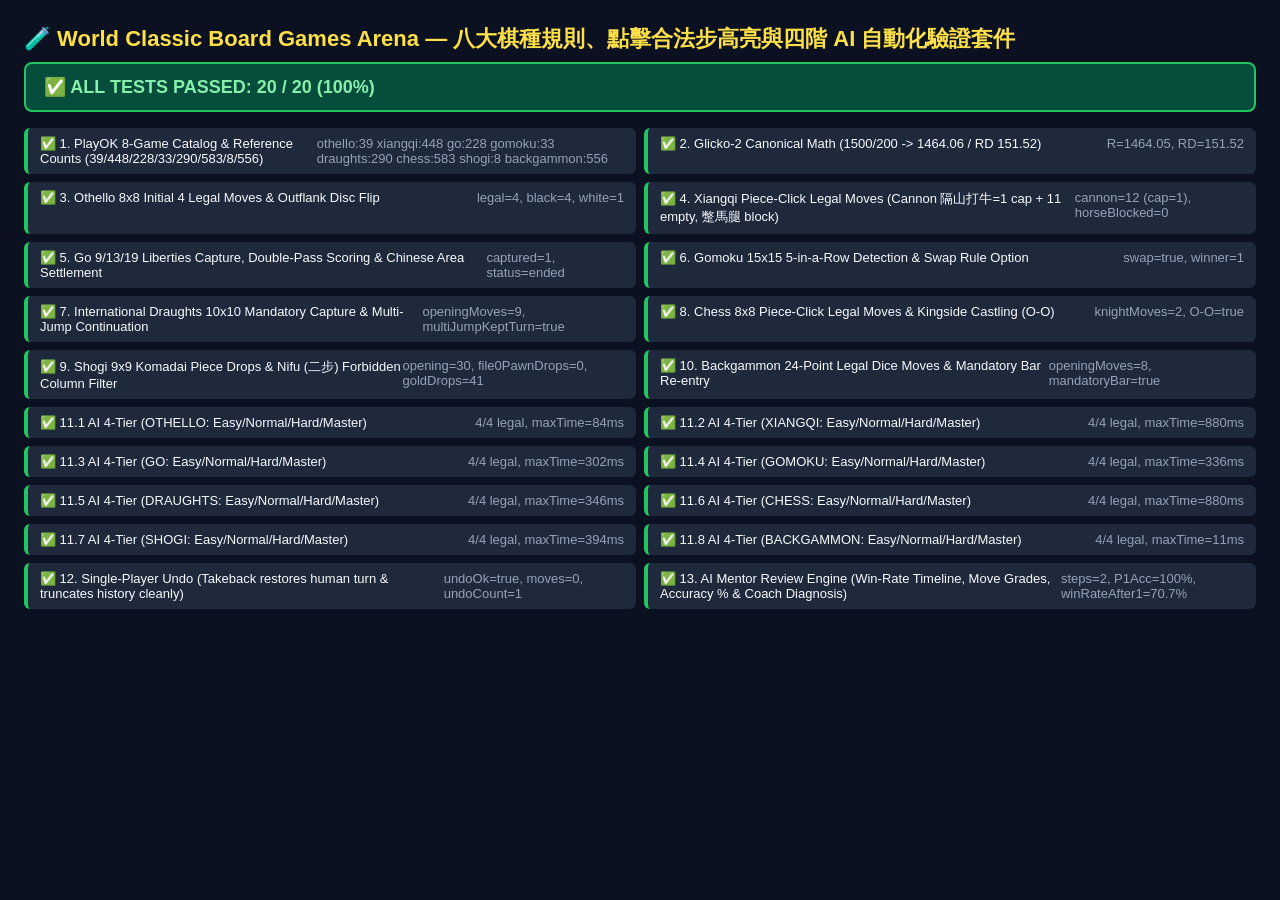
==== tests/run-all-rules-tests.html @ 12e09885 "feat: public single-player release for GitHub Pages - Disable all ads behind ADS_MASTER_SWITCH (rewa" ====
<!DOCTYPE html>
<html lang="zh-TW">
<head>
  <meta charset="UTF-8" />
  <title>Running Classic Board Arena Automated Test Suite...</title>
  <style>
    body {
      background: #0b1120;
      color: #f8fafc;
      font-family: 'Segoe UI', 'Microsoft JhengHei', sans-serif;
      padding: 24px;
      margin: 0;
    }
    h1 { color: #fde047; margin: 0 0 8px 0; font-size: 22px; }
    .summary {
      font-size: 18px;
      font-weight: 800;
      padding: 12px 18px;
      border-radius: 8px;
      margin-bottom: 16px;
      font-variant-numeric: tabular-nums;
    }
    .summary.pass { background: #064e3b; border: 2px solid #22c55e; color: #86efac; }
    .summary.fail { background: #7f1d1d; border: 2px solid #ef4444; color: #fecaca; }
    .grid {
      display: grid;
      grid-template-columns: repeat(2, 1fr);
      gap: 8px;
    }
    .row {
      padding: 8px 12px;
      border-radius: 6px;
      background: #1e293b;
      border-left: 4px solid #22c55e;
      font-size: 13px;
      display: flex;
      justify-content: space-between;
      font-variant-numeric: tabular-nums;
    }
    .row.fail {
      border-left-color: #ef4444;
      background: #450a0a;
    }
  </style>
</head>
<body>
  <h1>🧪 World Classic Board Games Arena — 八大棋種規則、點擊合法步高亮與四階 AI 自動化驗證套件</h1>
  <div id="summaryBanner" class="summary">執行中...</div>
  <div id="resultsGrid" class="grid"></div>

  <script src="../js/rules/rules-core.js"></script>
  <script src="../js/glicko2.js"></script>
  <script src="../js/i18n.js"></script>
  <script src="../js/sound-fx.js"></script>
  <script src="../js/ads-manager.js"></script>
  <script src="../js/rules/othello.js"></script>
  <script src="../js/rules/xiangqi.js"></script>
  <script src="../js/rules/go.js"></script>
  <script src="../js/rules/gomoku.js"></script>
  <script src="../js/rules/draughts.js"></script>
  <script src="../js/rules/chess.js"></script>
  <script src="../js/rules/shogi.js"></script>
  <script src="../js/rules/backgammon.js"></script>
  <script src="../js/ai/ai-engine.js"></script>
  <script src="../js/render/board-renderer.js"></script>
  <script src="../js/net/arena-client.js"></script>
  <script src="../js/app.js"></script>

  <script>
    (function () {
      const results = [];
      function check(name, cond, detail) {
        results.push({ name: name, ok: Boolean(cond), detail: detail || '' });
      }

      try {
        // 1. Catalog & PlayOK Reference Counts
        const cat = BoardArena.GAME_CATALOG;
        check(
          '1. PlayOK 8-Game Catalog & Reference Counts (39/448/228/33/290/583/8/556)',
          cat.length === 8 &&
            cat.map((x) => x.baseOnline).join(',') === '39,448,228,33,290,583,8,556',
          cat.map((x) => x.id + ':' + x.baseOnline).join(' ')
        );

        // 2. Glicko-2 Math Verification (Mark Glickman Paper Example)
        const gRes = BoardArena.Glicko2.rate(
          { rating: 1500, rd: 200, volatility: 0.06 },
          [
            { rating: 1400, rd: 30, score: 1.0 },
            { rating: 1550, rd: 100, score: 0.0 },
            { rating: 1700, rd: 300, score: 0.0 }
          ]
        );
        check(
          '2. Glicko-2 Canonical Math (1500/200 -> 1464.06 / RD 151.52)',
          Math.abs(gRes.rating - 1464.06) < 0.3 && Math.abs(gRes.rd - 151.52) < 0.3,
          'R=' + gRes.rating + ', RD=' + gRes.rd
        );

        // 3. Othello (8x8) Rules
        const othello = BoardArena.getRule('othello');
        const oState0 = othello.createInitialState();
        const oMoves0 = othello.getLegalMoves(oState0, 1);
        const oState1 = othello.applyMove(oState0, oMoves0[0]);
        check(
          '3. Othello 8x8 Initial 4 Legal Moves & Outflank Disc Flip',
          oMoves0.length === 4 && oState1.counts[1] === 4 && oState1.counts[2] === 1,
          'legal=' + oMoves0.length + ', black=' + oState1.counts[1] + ', white=' + oState1.counts[2]
        );

        // 4. Xiangqi (9x10) Rules & Piece-Click Legal Moves / Cannon Screen Capture / Horse Leg Block / Flying General
        const xiangqi = BoardArena.getRule('xiangqi');
        const xState0 = xiangqi.createInitialState();
        const cannonMoves = xiangqi.getMovesForSource(xState0, { r: 7, c: 1 });
        const cannonCaps = cannonMoves.filter((m) => m.isCapture);
        const horseMoves0 = xiangqi.getMovesForSource(xState0, { r: 9, c: 1 });
        // Block horse leg at (8,1) and verify horse at (9,1) has 0 moves
        const xBlocked = xiangqi.cloneState(xState0);
        xBlocked.board[8][1] = { owner: 1, type: 'P' };
        const horseMovesBlocked = xiangqi.getMovesForSource(xBlocked, { r: 9, c: 1 });
        check(
          '4. Xiangqi Piece-Click Legal Moves (Cannon 隔山打牛=1 cap + 11 empty, 蹩馬腿 block)',
          cannonMoves.length === 12 &&
            cannonCaps.length === 1 &&
            cannonCaps[0].to.r === 0 &&
            cannonCaps[0].to.c === 1 &&
            horseMoves0.length === 2 &&
            horseMovesBlocked.length === 0,
          'cannon=' + cannonMoves.length + ' (cap=' + cannonCaps.length + '), horseBlocked=' + horseMovesBlocked.length
        );

        // 5. Go (9/13/19) Rules: Capture, Ko, & Double-Pass Scoring
        const go = BoardArena.getRule('go');
        const go9 = go.createInitialState({ boardSize: 9 });
        // Surround a white stone at (1,1) with black stones at (0,1), (2,1), (1,0) and capture at (1,2)
        go9.board[1][1] = 2;
        go9.board[0][1] = 1;
        go9.board[2][1] = 1;
        go9.board[1][0] = 1;
        const goCapMove = go.getLegalMoves(go9, 1).find((m) => m.to && m.to.r === 1 && m.to.c === 2);
        const goAfterCap = go.applyMove(go9, goCapMove);
        // Double pass -> scoring -> confirm_score
        const goPass1 = go.applyMove(goAfterCap, { id: 'pass', action: 'pass' });
        const goPass2 = go.applyMove(goPass1, { id: 'pass', action: 'pass' });
        const goScored = go.applyMove(goPass2, { id: 'confirm_score', action: 'confirm_score' });
        check(
          '5. Go 9/13/19 Liberties Capture, Double-Pass Scoring & Chinese Area Settlement',
          Boolean(goCapMove && goCapMove.isCapture) &&
            goAfterCap.board[1][1] === 0 &&
            goPass2.status === 'scoring' &&
            goScored.status === 'ended',
          'captured=' + goAfterCap.captures[1] + ', status=' + goScored.status
        );

        // 6. Gomoku (15x15) 5-in-a-Row & Swap Rule
        const gomoku = BoardArena.getRule('gomoku');
        let gmState = gomoku.createInitialState({ swapRule: true });
        gmState = gomoku.applyMove(gmState, { id: '7,7', to: { r: 7, c: 7 } }); // 1. B
        gmState = gomoku.applyMove(gmState, { id: '7,8', to: { r: 7, c: 8 } }); // 2. W
        gmState = gomoku.applyMove(gmState, { id: '8,7', to: { r: 8, c: 7 } }); // 3. B
        const swapAvailable = gomoku.getLegalMoves(gmState, 2).some((m) => m.action === 'swap');
        // Test 5-in-a-row win
        let gmWin = gomoku.createInitialState({ swapRule: false });
        for (let i = 0; i < 4; i++) {
          gmWin = gomoku.applyMove(gmWin, { id: '7,' + i, to: { r: 7, c: i } });
          gmWin = gomoku.applyMove(gmWin, { id: '8,' + i, to: { r: 8, c: i } });
        }
        gmWin = gomoku.applyMove(gmWin, { id: '7,4', to: { r: 7, c: 4 } });
        check(
          '6. Gomoku 15x15 5-in-a-Row Detection & Swap Rule Option',
          swapAvailable && gmWin.status === 'ended' && gmWin.winner === 1 && gmWin.winningLine.length >= 5,
          'swap=' + swapAvailable + ', winner=' + gmWin.winner
        );

        // 7. International Draughts (10x10 FMJD): Mandatory Capture, Multi-Jump & Flying King
        const draughts = BoardArena.getRule('draughts');
        const drState = draughts.createInitialState();
        const drMoves0 = draughts.getLegalMoves(drState, 1);
        // Set up a double-jump chain + Flying King test
        const drChain = draughts.createInitialState();
        for (let r = 0; r < 10; r++) for (let c = 0; c < 10; c++) drChain.board[r][c] = null;
        drChain.board[7][2] = { owner: 1, king: false };
        drChain.board[6][3] = { owner: 2, king: false };
        drChain.board[4][5] = { owner: 2, king: false };
        drChain.board[0][1] = { owner: 2, king: true };
        const drCaps1 = draughts.getLegalMoves(drChain, 1);
        const drAfterJump1 = draughts.applyMove(drChain, drCaps1[0]);
        const drAfterJump2 = draughts.applyMove(drAfterJump1, draughts.getLegalMoves(drAfterJump1, 1)[0]);
        check(
          '7. International Draughts 10x10 Mandatory Capture & Multi-Jump Continuation',
          drMoves0.length === 9 &&
            drCaps1.length === 1 &&
            drCaps1[0].isCapture &&
            drAfterJump1.currentPlayer === 1 &&
            Boolean(drAfterJump1.mustContinueFrom) &&
            drAfterJump2.currentPlayer === 2,
          'openingMoves=' + drMoves0.length + ', multiJumpKeptTurn=' + (drAfterJump1.currentPlayer === 1)
        );

        // 8. Chess (8x8 FIDE): Piece-Click Moves, Castling, En Passant & Promotion
        const chess = BoardArena.getRule('chess');
        const cState0 = chess.createInitialState();
        const knightMoves = chess.getMovesForSource(cState0, { r: 7, c: 6 });
        // Test Castling & En Passant setup
        const cCastle = chess.cloneState(cState0);
        cCastle.board[7][5] = null;
        cCastle.board[7][6] = null;
        const kingMoves = chess.getMovesForSource(cCastle, { r: 7, c: 4 });
        const hasKingsideCastle = kingMoves.some((m) => m.castle === 'K');
        check(
          '8. Chess 8x8 Piece-Click Legal Moves & Kingside Castling (O-O)',
          knightMoves.length === 2 && hasKingsideCastle,
          'knightMoves=' + knightMoves.length + ', O-O=' + hasKingsideCastle
        );

        // 9. Shogi (9x9 + Komadai Drops & Nifu Forbidden Drop)
        const shogi = BoardArena.getRule('shogi');
        const sState0 = shogi.createInitialState();
        const sMoves0 = shogi.getLegalMoves(sState0, 1);
        const sDropTest = shogi.cloneState(sState0);
        sDropTest.hands[1].P = 1;
        sDropTest.hands[1].G = 1;
        // File 0 already has a Sente unpromoted pawn at (6,0); verify Nifu prevents dropping P on file 0!
        const pawnDrops = shogi.getMovesForSource(sDropTest, { zone: 'hand', owner: 1, piece: 'P' });
        const pawnDropsOnFile0 = pawnDrops.filter((m) => m.to.c === 0);
        const goldDrops = shogi.getMovesForSource(sDropTest, { zone: 'hand', owner: 1, piece: 'G' });
        check(
          '9. Shogi 9x9 Komadai Piece Drops & Nifu (二步) Forbidden Column Filter',
          sMoves0.length === 30 && pawnDropsOnFile0.length === 0 && goldDrops.length > 30,
          'opening=' + sMoves0.length + ', file0PawnDrops=' + pawnDropsOnFile0.length + ', goldDrops=' + goldDrops.length
        );

        // 10. Backgammon (24-Point + Dice + Mandatory Bar Re-entry + Blot Hit)
        const bg = BoardArena.getRule('backgammon');
        const bgState0 = bg.createInitialState({ seed: 42 });
        const bgMoves0 = bg.getLegalMoves(bgState0, 1);
        const bgBarTest = bg.cloneState(bgState0);
        bgBarTest.bar[1] = 1;
        const bgBarMoves = bg.getLegalMoves(bgBarTest, 1);
        const allFromBar = bgBarMoves.every((m) => m.action === 'pass' || (m.from && m.from.zone === 'bar'));
        check(
          '10. Backgammon 24-Point Legal Dice Moves & Mandatory Bar Re-entry',
          bgMoves0.length > 0 && allFromBar,
          'openingMoves=' + bgMoves0.length + ', mandatoryBar=' + allFromBar
        );

        // 11. All 8 Games × 4 AI Levels (Easy / Normal / Hard / Master) Under 1s Budget
        const gameIds = ['othello', 'xiangqi', 'go', 'gomoku', 'draughts', 'chess', 'shogi', 'backgammon'];
        const levels = ['easy', 'normal', 'hard', 'master'];
        for (let g = 0; g < gameIds.length; g++) {
          const gid = gameIds[g];
          const rule = BoardArena.getRule(gid);
          const st = rule.createInitialState({ boardSize: 9, seed: 101 });
          const legalIds = new Set(rule.getLegalMoves(st, st.currentPlayer).map((m) => m.id));
          let allLevelsValid = true;
          let maxElapsed = 0;
          for (let l = 0; l < levels.length; l++) {
            const t0 = performance.now();
            const chosen = BoardArena.AI.chooseMove(gid, st, levels[l]);
            const dt = Math.round(performance.now() - t0);
            if (dt > maxElapsed) maxElapsed = dt;
            if (!chosen || !legalIds.has(chosen.id) || dt > 1200) {
              allLevelsValid = false;
            }
          }
          check(
            '11.' + (g + 1) + ' AI 4-Tier (' + gid.toUpperCase() + ': Easy/Normal/Hard/Master)',
            allLevelsValid,
            '4/4 legal, maxTime=' + maxElapsed + 'ms'
          );
        }

        // 12. Single-Player Undo (Takeback) & Branching Restoration Verification
        BoardArena.App.startBotMatch('xiangqi', 'normal', 1);
        const mUndo = BoardArena.App.getStateStore().match;
        const xLegal0 = mUndo.rule.getLegalMoves(mUndo.gameState, 1);
        const xNext1 = mUndo.rule.applyMove(mUndo.gameState, xLegal0[0]);
        mUndo.moveHistory.push({ seq: 1, player: 1, notation: xLegal0[0].notation, move: xLegal0[0] });
        mUndo.stateHistory.push(mUndo.rule.cloneState(xNext1));
        mUndo.gameState = xNext1;
        const xLegal1 = mUndo.rule.getLegalMoves(mUndo.gameState, 2);
        const xNext2 = mUndo.rule.applyMove(mUndo.gameState, xLegal1[0]);
        mUndo.moveHistory.push({ seq: 2, player: 2, notation: xLegal1[0].notation, move: xLegal1[0] });
        mUndo.stateHistory.push(mUndo.rule.cloneState(xNext2));
        mUndo.gameState = xNext2;
        const undoOk = BoardArena.App.undoBotMove();
        check(
          '12. Single-Player Undo (Takeback restores human turn & truncates history cleanly)',
          undoOk &&
            mUndo.moveHistory.length === 0 &&
            mUndo.stateHistory.length === 1 &&
            mUndo.gameState.currentPlayer === 1 &&
            mUndo.undoCount === 1,
          'undoOk=' + undoOk + ', moves=' + mUndo.moveHistory.length + ', undoCount=' + mUndo.undoCount
        );

        // 13. 8-Game AI Mentor Post-Game Review Engine (Win-Rate Timeline, Grades, Accuracy & Coach Commentary)
        const xInit = xiangqi.createInitialState();
        const xm1 = xiangqi.getMovesForSource(xInit, { r: 7, c: 1 }).find((m) => m.isCapture); // Cannon captures Knight
        const xs1 = xiangqi.applyMove(xInit, xm1);
        const xm2 = xiangqi.getLegalMoves(xs1, 2)[0];
        const xs2 = xiangqi.applyMove(xs1, xm2);
        const mentorRep = BoardArena.AI.analyzeMatchForMentor(
          'xiangqi',
          [xInit, xs1, xs2],
          [
            { seq: 1, player: 1, notation: xm1.notation, move: xm1 },
            { seq: 2, player: 2, notation: xm2.notation, move: xm2 }
          ],
          1
        );
        check(
          '13. AI Mentor Review Engine (Win-Rate Timeline, Move Grades, Accuracy % & Coach Diagnosis)',
          mentorRep &&
            mentorRep.winRateTimeline.length === 3 &&
            mentorRep.steps.length === 2 &&
            typeof mentorRep.stats[1].accuracy === 'number' &&
            Boolean(mentorRep.steps[0].commentZh) &&
            Boolean(mentorRep.steps[0].bestMove),
          'steps=' +
            mentorRep.steps.length +
            ', P1Acc=' +
            mentorRep.stats[1].accuracy +
            '%, winRateAfter1=' +
            mentorRep.steps[0].winAfterP1 +
            '%'
        );
      } catch (err) {
        check('Unexpected Exception', false, String(err && err.stack ? err.stack : err));
      }

      const passed = results.filter((r) => r.ok).length;
      const total = results.length;
      const allPass = passed === total;

      document.title = (allPass ? 'PASS: ' : 'FAIL: ') + passed + '/' + total;
      const banner = document.getElementById('summaryBanner');
      banner.className = 'summary ' + (allPass ? 'pass' : 'fail');
      banner.textContent =
        (allPass ? '✅ ALL TESTS PASSED: ' : '❌ TEST FAILURES: ') +
        passed +
        ' / ' +
        total +
        ' (' +
        Math.round((passed / total) * 100) +
        '%)';

      const grid = document.getElementById('resultsGrid');
      grid.innerHTML = results
        .map(function (r) {
          return (
            '<div class="row ' +
            (r.ok ? 'pass' : 'fail') +
            '"><span>' +
            (r.ok ? '✅ ' : '❌ ') +
            r.name +
            '</span><span style="color:#94a3b8;">' +
            r.detail +
            '</span></div>'
          );
        })
        .join('');
    })();
  </script>
</body>
</html>
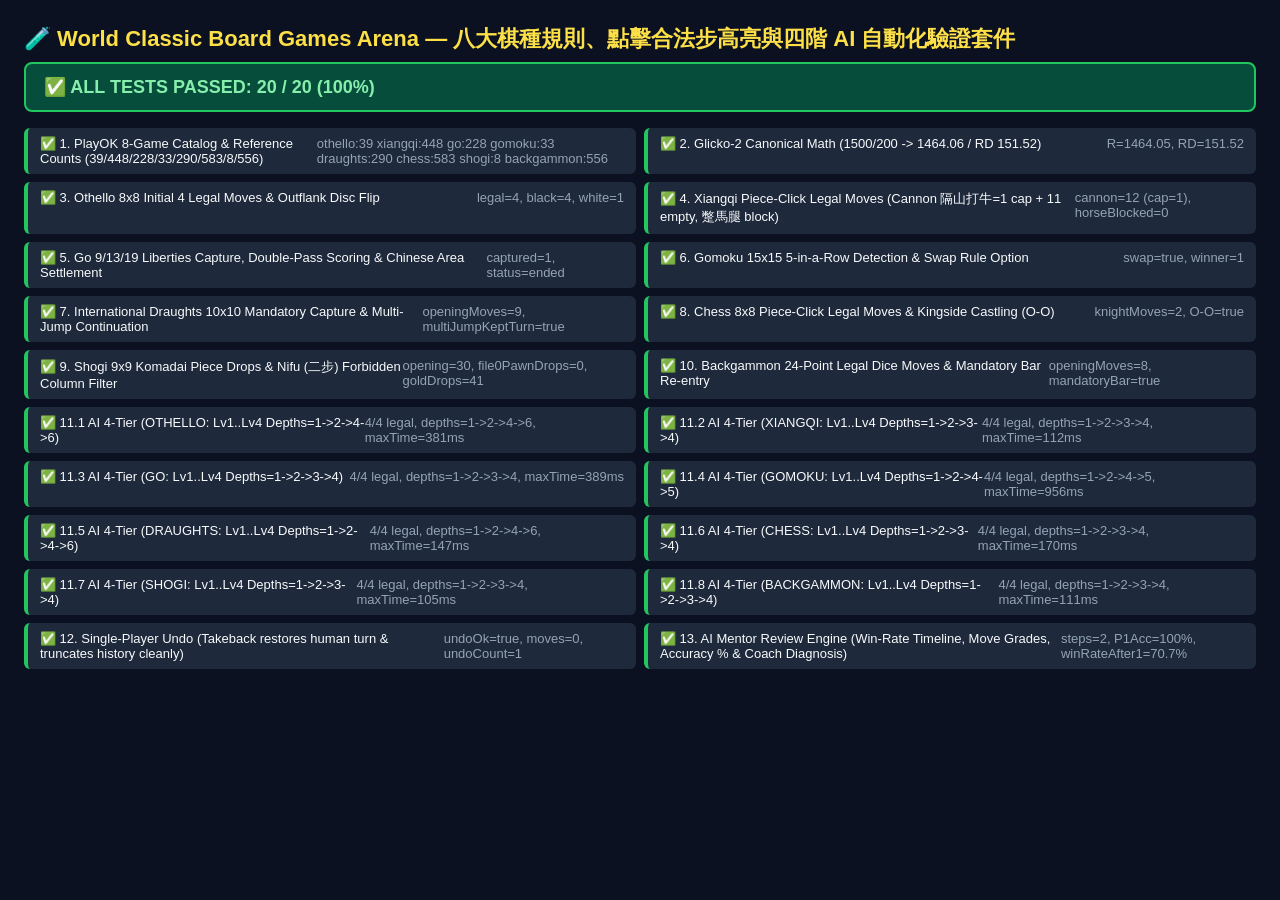
==== commit 4c5820f2: "feat: merge stronger AI and rules from 八大棋藝2 - Upgrade ai-engine (PVS alpha-beta, async chooseMoveAs" ====
--- a/tests/run-all-rules-tests.html
+++ b/tests/run-all-rules-tests.html
@@ -245,29 +245,60 @@
           'openingMoves=' + bgMoves0.length + ', mandatoryBar=' + allFromBar
         );
 
-        // 11. All 8 Games × 4 AI Levels (Easy / Normal / Hard / Master) Under 1s Budget
+        // 11. All 8 Games × 4 AI Levels (Easy / Normal / Hard / Master) Depth Differentiation & Tactical Guard
         const gameIds = ['othello', 'xiangqi', 'go', 'gomoku', 'draughts', 'chess', 'shogi', 'backgammon'];
         const levels = ['easy', 'normal', 'hard', 'master'];
         for (let g = 0; g < gameIds.length; g++) {
           const gid = gameIds[g];
           const rule = BoardArena.getRule(gid);
-          const st = rule.createInitialState({ boardSize: 9, seed: 101 });
+          let st = rule.createInitialState({ boardSize: 9, seed: 101, swapRule: false });
+          // Advance 4 plies so midgame search depth differentiation is measured outside opening book
+          for (let p = 0; p < 4 && st.status === 'playing'; p++) {
+            const leg = rule.getLegalMoves(st, st.currentPlayer);
+            if (!leg || !leg.length) break;
+            st = rule.applyMove(st, leg[0]);
+          }
           const legalIds = new Set(rule.getLegalMoves(st, st.currentPlayer).map((m) => m.id));
           let allLevelsValid = true;
           let maxElapsed = 0;
+          const depths = [];
           for (let l = 0; l < levels.length; l++) {
             const t0 = performance.now();
             const chosen = BoardArena.AI.chooseMove(gid, st, levels[l]);
             const dt = Math.round(performance.now() - t0);
+            const stat = BoardArena.AI.lastSearchStats || {};
+            depths.push(stat.depthReached || 1);
             if (dt > maxElapsed) maxElapsed = dt;
-            if (!chosen || !legalIds.has(chosen.id) || dt > 1200) {
+            if (!chosen || !legalIds.has(chosen.id) || dt > 1500) {
               allLevelsValid = false;
             }
           }
+          // Verify depth strictly increases from Easy (Lv1) to Master (Lv4)
+          if (!(depths[3] > depths[0] && depths[2] >= depths[1] && depths[1] >= depths[0])) {
+            allLevelsValid = false;
+          }
+          // For Gomoku, additionally verify even Easy (Lv1) blocks Open-Three & 4-in-a-row (never loses in 5 moves)
+          if (gid === 'gomoku') {
+            const gRule = BoardArena.getRule('gomoku');
+            const trap = gRule.createInitialState({ swapRule: false });
+            trap.board[7][6] = 1;
+            trap.board[7][7] = 1;
+            trap.board[7][8] = 1;
+            trap.board[6][6] = 2;
+            trap.board[6][7] = 2;
+            trap.stoneCount = 5;
+            trap.currentPlayer = 2;
+            for (let l = 0; l < levels.length; l++) {
+              const defMove = BoardArena.AI.chooseMove('gomoku', trap, levels[l]);
+              if (!defMove || !defMove.to || defMove.to.r !== 7 || (defMove.to.c !== 5 && defMove.to.c !== 9)) {
+                allLevelsValid = false;
+              }
+            }
+          }
           check(
-            '11.' + (g + 1) + ' AI 4-Tier (' + gid.toUpperCase() + ': Easy/Normal/Hard/Master)',
+            '11.' + (g + 1) + ' AI 4-Tier (' + gid.toUpperCase() + ': Lv1..Lv4 Depths=' + depths.join('->') + ')',
             allLevelsValid,
-            '4/4 legal, maxTime=' + maxElapsed + 'ms'
+            '4/4 legal, depths=' + depths.join('->') + ', maxTime=' + maxElapsed + 'ms'
           );
         }
 
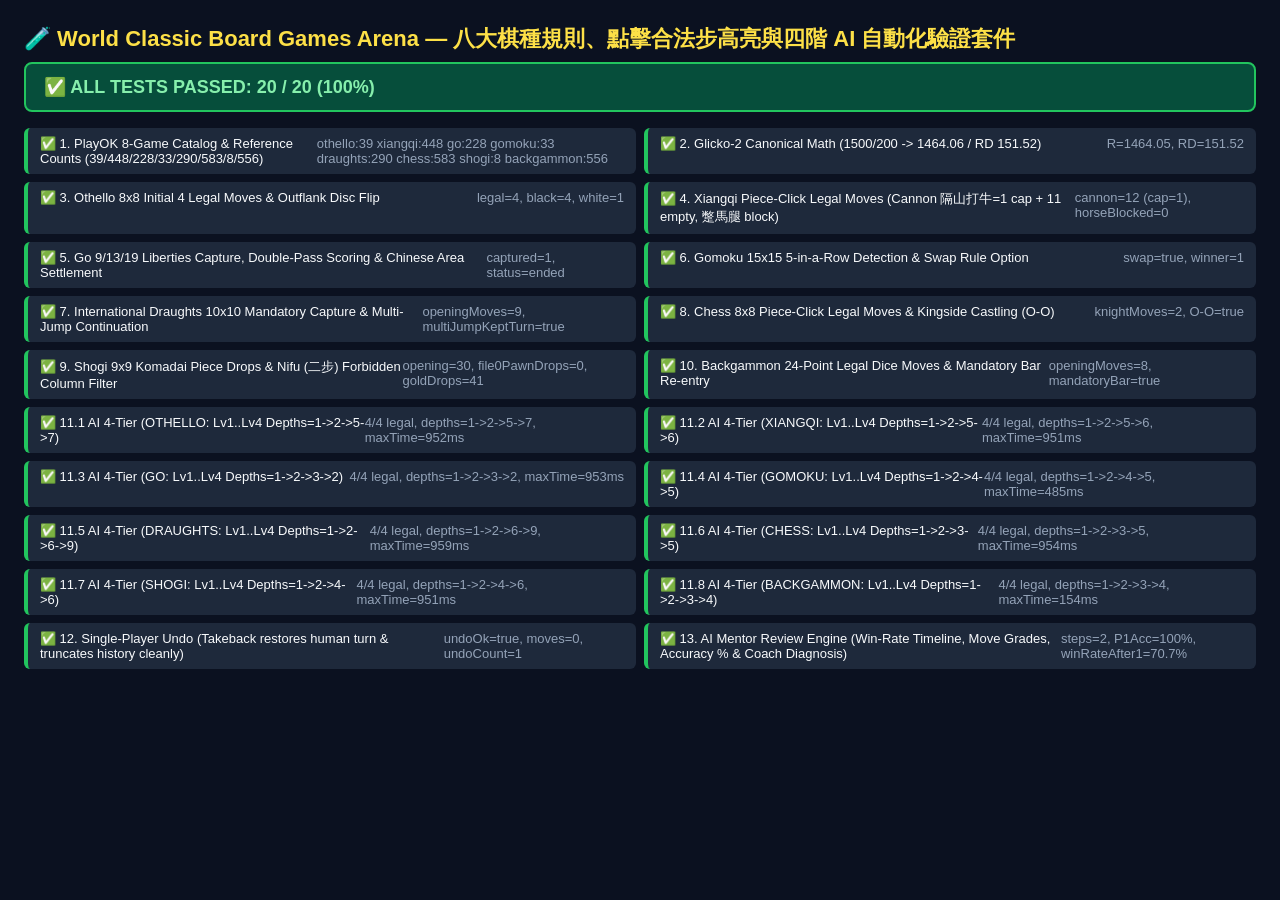
==== commit be9a15eb: "feat: Go MCTS engine and strength measurement ladder - Add js/ai/go-mcts.js: UCT + RAVE Monte-Carlo " ====
--- a/tests/run-all-rules-tests.html
+++ b/tests/run-all-rules-tests.html
@@ -61,6 +61,7 @@
   <script src="../js/rules/chess.js"></script>
   <script src="../js/rules/shogi.js"></script>
   <script src="../js/rules/backgammon.js"></script>
+  <script src="../js/ai/go-mcts.js"></script>
   <script src="../js/ai/ai-engine.js"></script>
   <script src="../js/render/board-renderer.js"></script>
   <script src="../js/net/arena-client.js"></script>
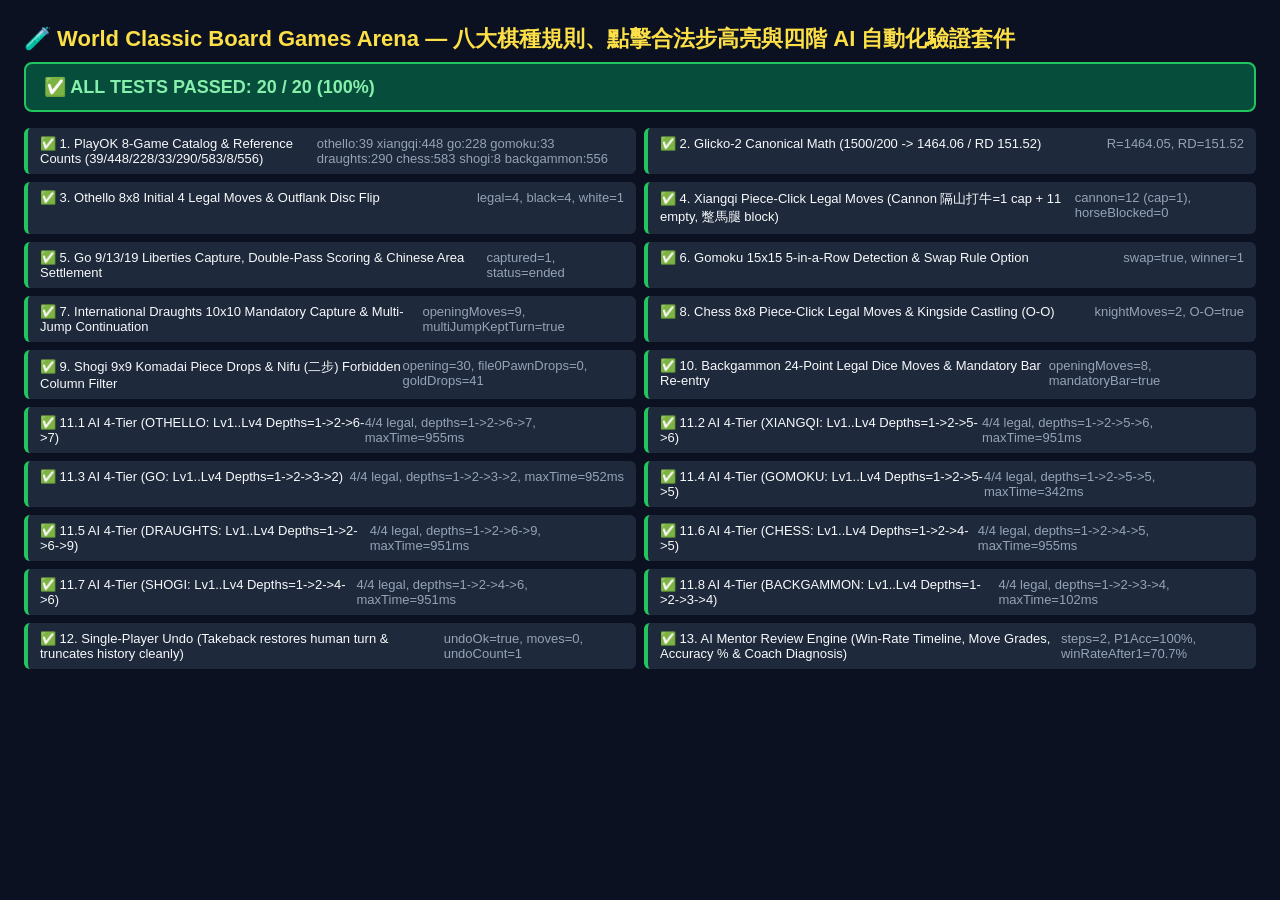
==== commit 73c46ee2: "feat: nine-language support with zh-TW as the default - Add Simplified Chinese, English, Japanese, K" ====
--- a/tests/run-all-rules-tests.html
+++ b/tests/run-all-rules-tests.html
@@ -51,6 +51,7 @@
   <script src="../js/rules/rules-core.js"></script>
   <script src="../js/glicko2.js"></script>
   <script src="../js/i18n.js"></script>
+  <script src="../js/i18n/zh-TW.js"></script>
   <script src="../js/sound-fx.js"></script>
   <script src="../js/ads-manager.js"></script>
   <script src="../js/rules/othello.js"></script>
@@ -348,7 +349,7 @@
             mentorRep.winRateTimeline.length === 3 &&
             mentorRep.steps.length === 2 &&
             typeof mentorRep.stats[1].accuracy === 'number' &&
-            Boolean(mentorRep.steps[0].commentZh) &&
+            mentorRep.steps[0].comment.length > 0 &&
             Boolean(mentorRep.steps[0].bestMove),
           'steps=' +
             mentorRep.steps.length +
